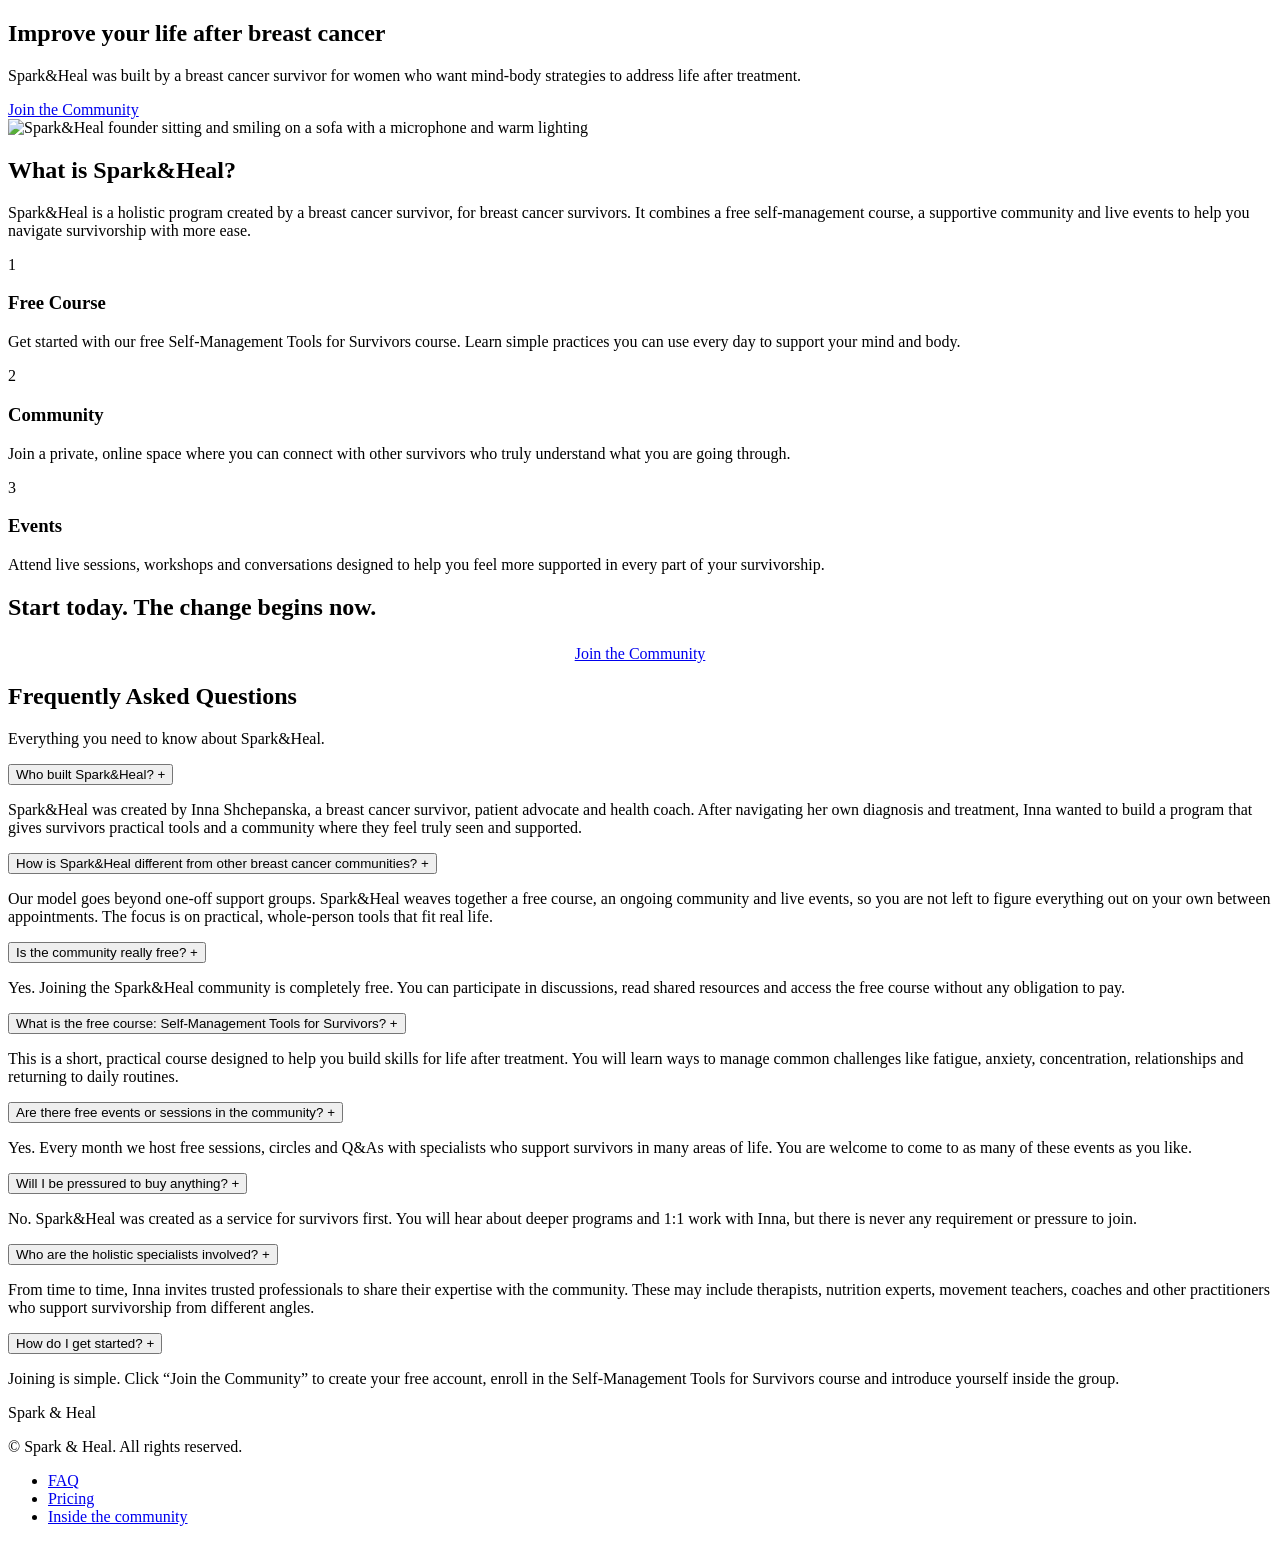
==== index.html @ 4b5903b5 "Add files via upload" ====
<!DOCTYPE html>
<html lang="en">
  <head>
    <meta charset="UTF-8" />
    <meta name="viewport" content="width=device-width, initial-scale=1" />
    <title>Spark &amp; Heal Community</title>
    <link rel="stylesheet" href="assets/styles.css" />
  </head>
  <body>
    <main>
      <section id="hero" class="sh-section sh-hero">
        <div class="sh-container sh-hero-grid">
          <div class="sh-hero-copy">
            <h1>Improve your life after breast cancer</h1>
            <p class="sh-hero-subtitle">
              Spark&amp;Heal was built by a breast cancer survivor for women who want mind-body
              strategies to address life after treatment.
            </p>
            <div class="sh-hero-ctas">
              <a href="#join" class="sh-btn sh-btn-primary">Join the Community</a>
            </div>
          </div>
          <div class="sh-hero-media">
            <div class="sh-hero-card">
              <img
                src="assets/Screenshot 2025-12-12 at 17.19.28.png"
                alt="Spark&amp;Heal founder sitting and smiling on a sofa with a microphone and warm lighting"
              />
            </div>
          </div>
        </div>
      </section>

      <section id="about" class="sh-section sh-about sh-reveal">
        <div class="sh-container sh-section-header">
          <h2>What is Spark&amp;Heal?</h2>
          <p>
            Spark&amp;Heal is a holistic program created by a breast cancer survivor, for breast
            cancer survivors. It combines a free self-management course, a supportive community and
            live events to help you navigate survivorship with more ease.
          </p>
        </div>
        <div class="sh-container sh-columns-3">
          <article class="sh-card">
            <div class="sh-card-icon"><span>1</span></div>
            <h3>Free Course</h3>
            <p>
              Get started with our free Self-Management Tools for Survivors course. Learn simple
              practices you can use every day to support your mind and body.
            </p>
          </article>
          <article class="sh-card">
            <div class="sh-card-icon"><span>2</span></div>
            <h3>Community</h3>
            <p>
              Join a private, online space where you can connect with other survivors who truly
              understand what you are going through.
            </p>
          </article>
          <article class="sh-card">
            <div class="sh-card-icon"><span>3</span></div>
            <h3>Events</h3>
            <p>
              Attend live sessions, workshops and conversations designed to help you feel more
              supported in every part of your survivorship.
            </p>
          </article>
        </div>
      </section>

      <section id="join" class="sh-section sh-pricing sh-reveal">
        <div class="sh-container sh-section-header">
          <h2>Start today. The change begins now.</h2>
        </div>
        <div class="sh-container" style="text-align: center; margin-top: 24px">
          <a href="#faq" class="sh-btn sh-btn-primary">Join the Community</a>
        </div>
      </section>

      <section id="faq" class="sh-section sh-faq sh-reveal">
        <div class="sh-container sh-section-header">
          <h2>Frequently Asked Questions</h2>
          <p>Everything you need to know about Spark&amp;Heal.</p>
        </div>
        <div class="sh-container sh-faq-list" aria-label="Frequently asked questions">
          <button class="sh-faq-item" aria-expanded="false">
            <span class="sh-faq-question">Who built Spark&amp;Heal?</span>
            <span class="sh-faq-icon">+</span>
          </button>
          <div class="sh-faq-answer">
            <p>
              Spark&amp;Heal was created by Inna Shchepanska, a breast cancer survivor, patient
              advocate and health coach. After navigating her own diagnosis and treatment, Inna
              wanted to build a program that gives survivors practical tools and a community where
              they feel truly seen and supported.
            </p>
          </div>

          <button class="sh-faq-item" aria-expanded="false">
            <span class="sh-faq-question">
              How is Spark&amp;Heal different from other breast cancer communities?
            </span>
            <span class="sh-faq-icon">+</span>
          </button>
          <div class="sh-faq-answer">
            <p>
              Our model goes beyond one-off support groups. Spark&amp;Heal weaves together a free
              course, an ongoing community and live events, so you are not left to figure everything
              out on your own between appointments. The focus is on practical, whole-person tools
              that fit real life.
            </p>
          </div>

          <button class="sh-faq-item" aria-expanded="false">
            <span class="sh-faq-question">Is the community really free?</span>
            <span class="sh-faq-icon">+</span>
          </button>
          <div class="sh-faq-answer">
            <p>
              Yes. Joining the Spark&amp;Heal community is completely free. You can participate in
              discussions, read shared resources and access the free course without any obligation
              to pay.
            </p>
          </div>

          <button class="sh-faq-item" aria-expanded="false">
            <span class="sh-faq-question">
              What is the free course: Self-Management Tools for Survivors?
            </span>
            <span class="sh-faq-icon">+</span>
          </button>
          <div class="sh-faq-answer">
            <p>
              This is a short, practical course designed to help you build skills for life after
              treatment. You will learn ways to manage common challenges like fatigue, anxiety,
              concentration, relationships and returning to daily routines.
            </p>
          </div>

          <button class="sh-faq-item" aria-expanded="false">
            <span class="sh-faq-question">Are there free events or sessions in the community?</span>
            <span class="sh-faq-icon">+</span>
          </button>
          <div class="sh-faq-answer">
            <p>
              Yes. Every month we host free sessions, circles and Q&amp;As with specialists who
              support survivors in many areas of life. You are welcome to come to as many of these
              events as you like.
            </p>
          </div>

          <button class="sh-faq-item" aria-expanded="false">
            <span class="sh-faq-question">Will I be pressured to buy anything?</span>
            <span class="sh-faq-icon">+</span>
          </button>
          <div class="sh-faq-answer">
            <p>
              No. Spark&amp;Heal was created as a service for survivors first. You will hear about
              deeper programs and 1:1 work with Inna, but there is never any requirement or pressure
              to join.
            </p>
          </div>

          <button class="sh-faq-item" aria-expanded="false">
            <span class="sh-faq-question">Who are the holistic specialists involved?</span>
            <span class="sh-faq-icon">+</span>
          </button>
          <div class="sh-faq-answer">
            <p>
              From time to time, Inna invites trusted professionals to share their expertise with
              the community. These may include therapists, nutrition experts, movement teachers,
              coaches and other practitioners who support survivorship from different angles.
            </p>
          </div>

          <button class="sh-faq-item" aria-expanded="false">
            <span class="sh-faq-question">How do I get started?</span>
            <span class="sh-faq-icon">+</span>
          </button>
          <div class="sh-faq-answer">
            <p>
              Joining is simple. Click “Join the Community” to create your free account, enroll in
              the Self-Management Tools for Survivors course and introduce yourself inside the
              group.
            </p>
          </div>
        </div>
      </section>
    </main>

    <footer class="sh-footer">
      <div class="sh-container sh-footer-inner">
        <p class="sh-footer-brand">Spark &amp; Heal</p>
        <p class="sh-footer-meta">&copy; <span id="sh-year"></span> Spark &amp; Heal. All rights reserved.</p>
        <nav aria-label="Footer navigation">
          <ul class="sh-footer-links">
            <li><a href="#faq">FAQ</a></li>
            <li><a href="#pricing">Pricing</a></li>
            <li><a href="#community">Inside the community</a></li>
          </ul>
        </nav>
      </div>
    </footer>

    <script src="assets/main.js"></script>
  </body>
</html>
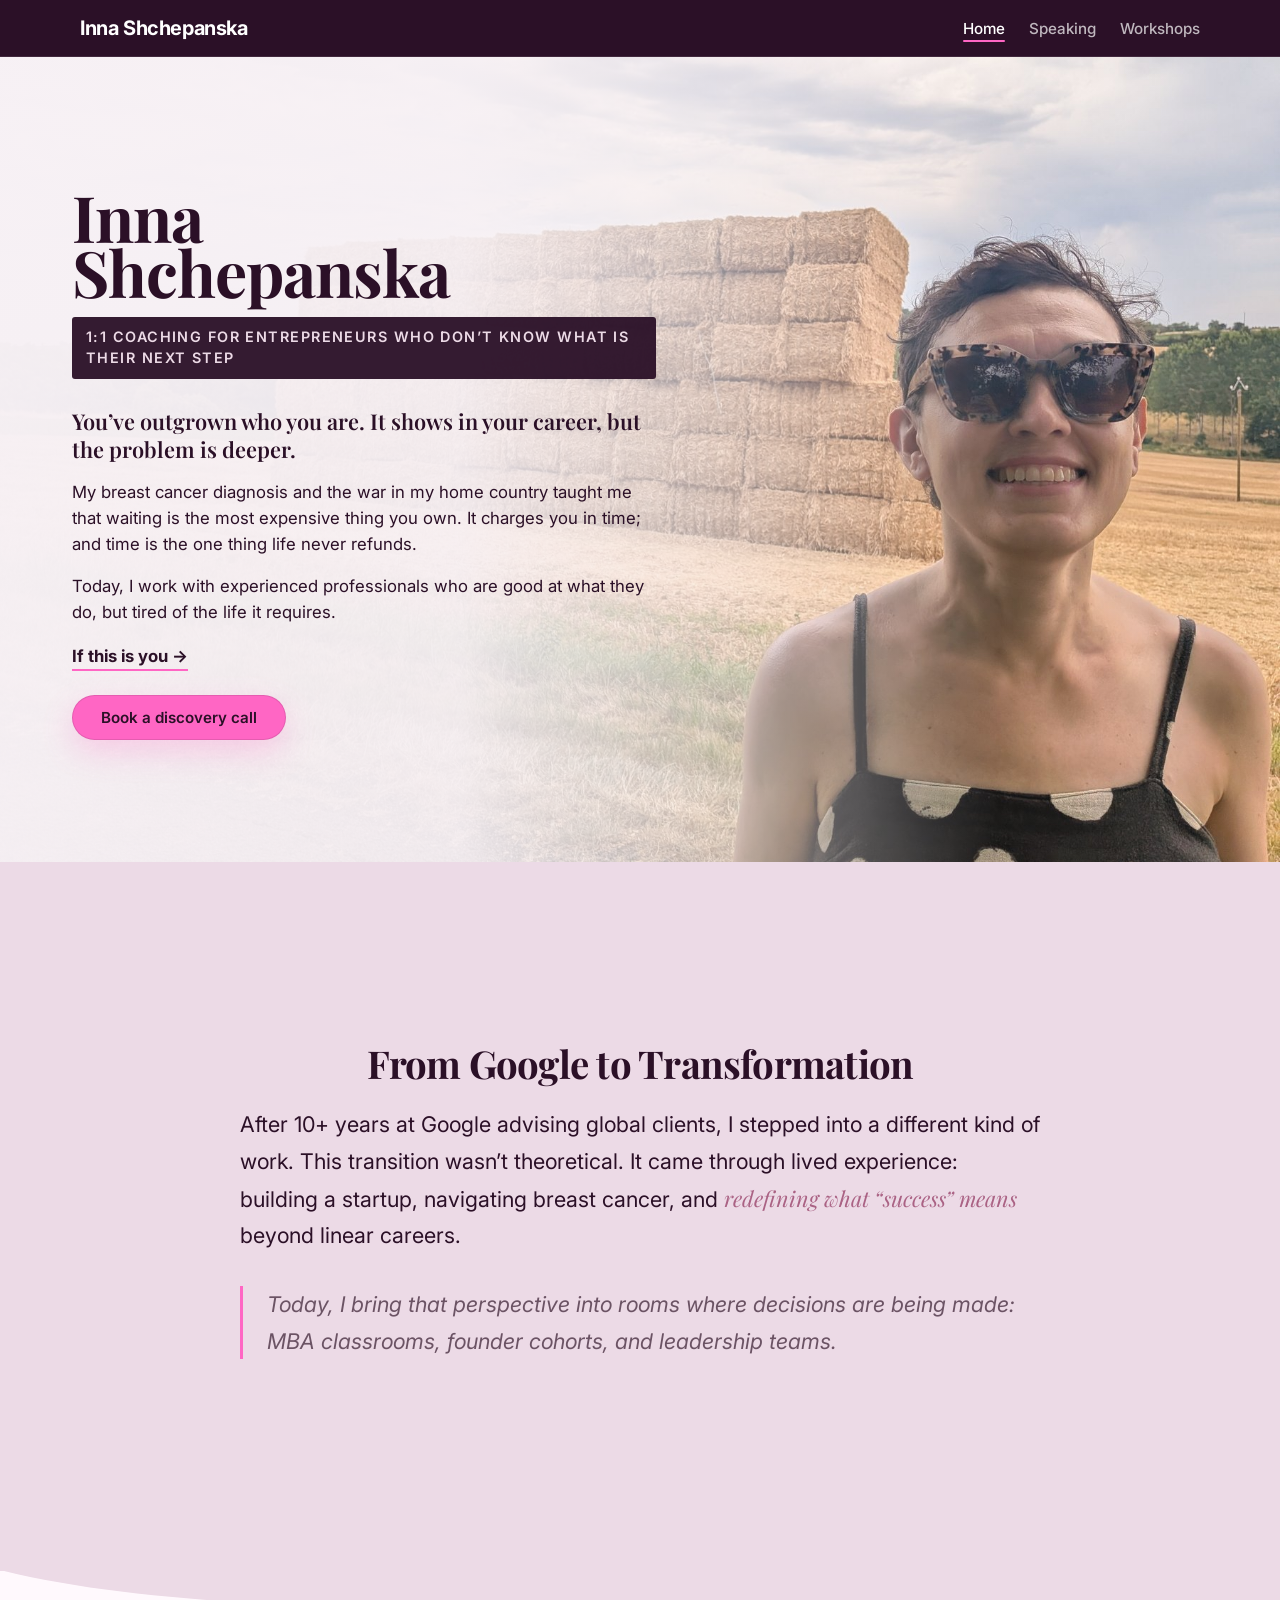
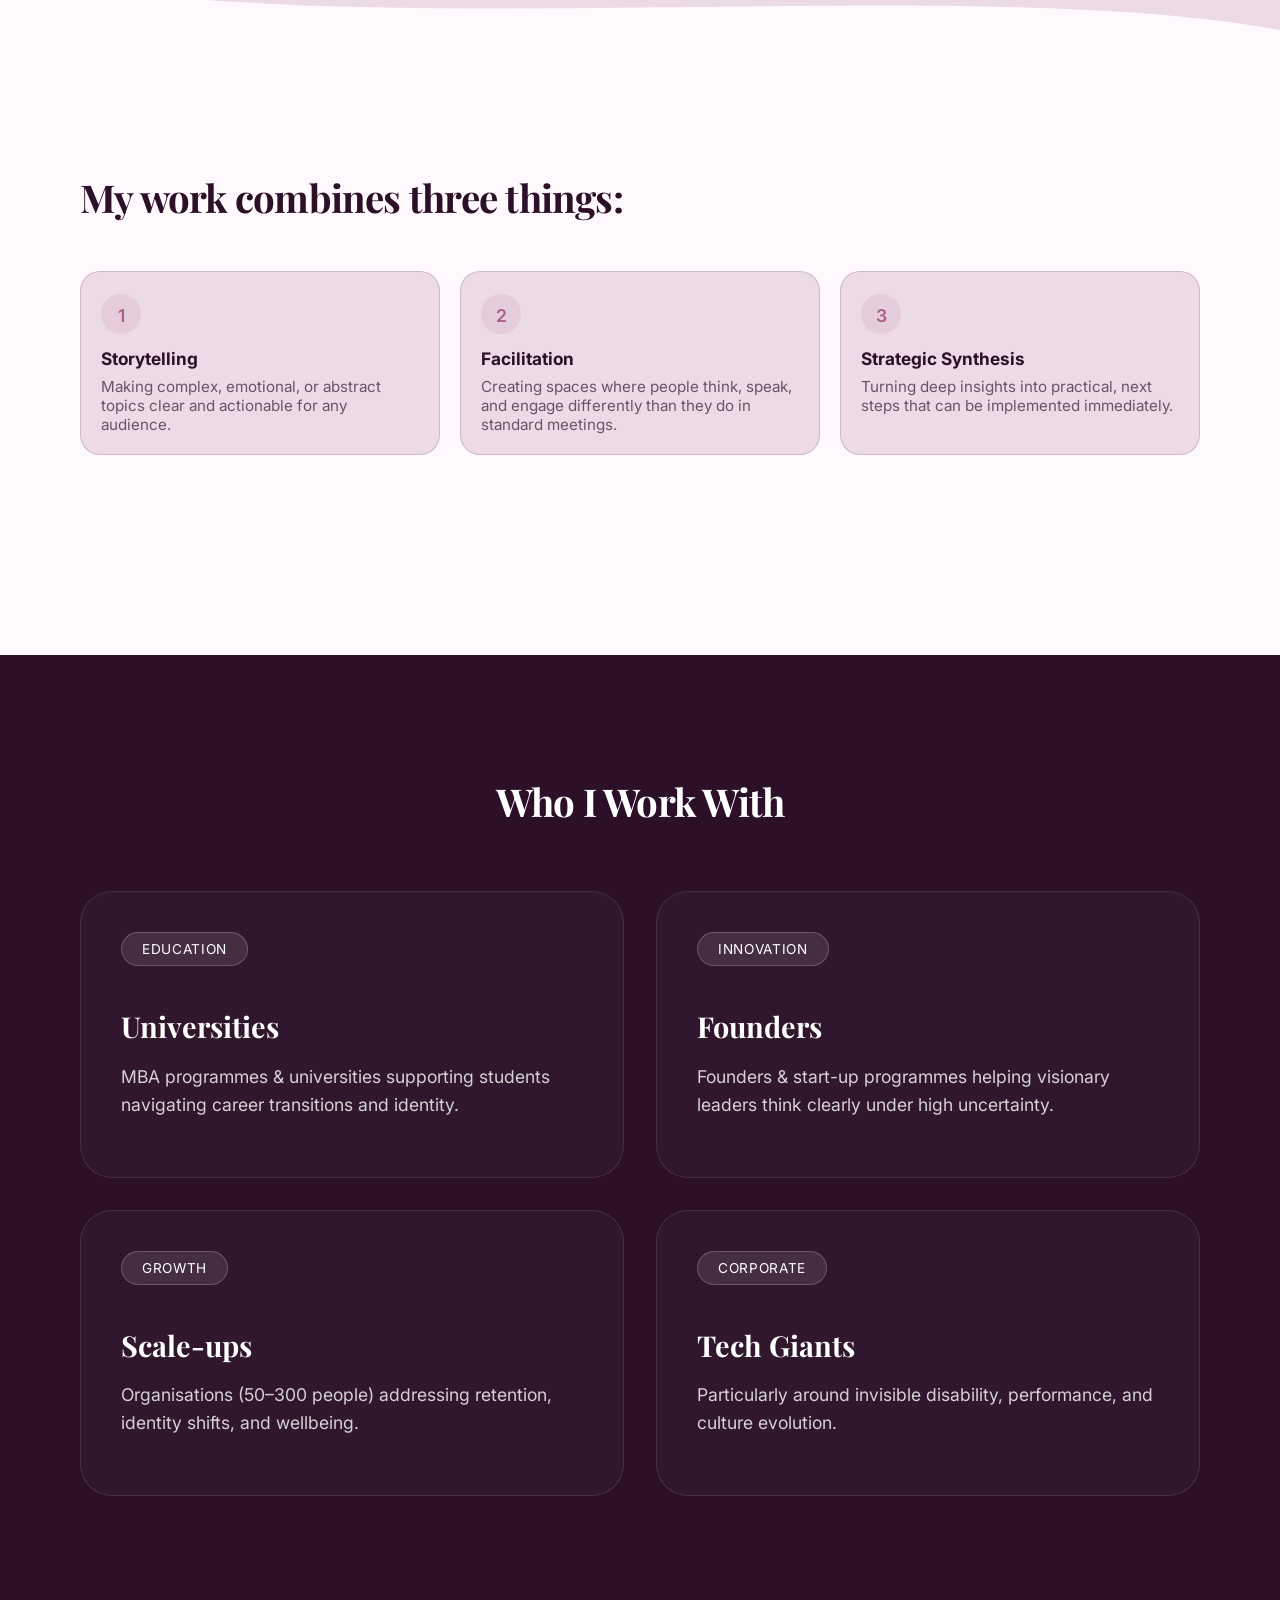
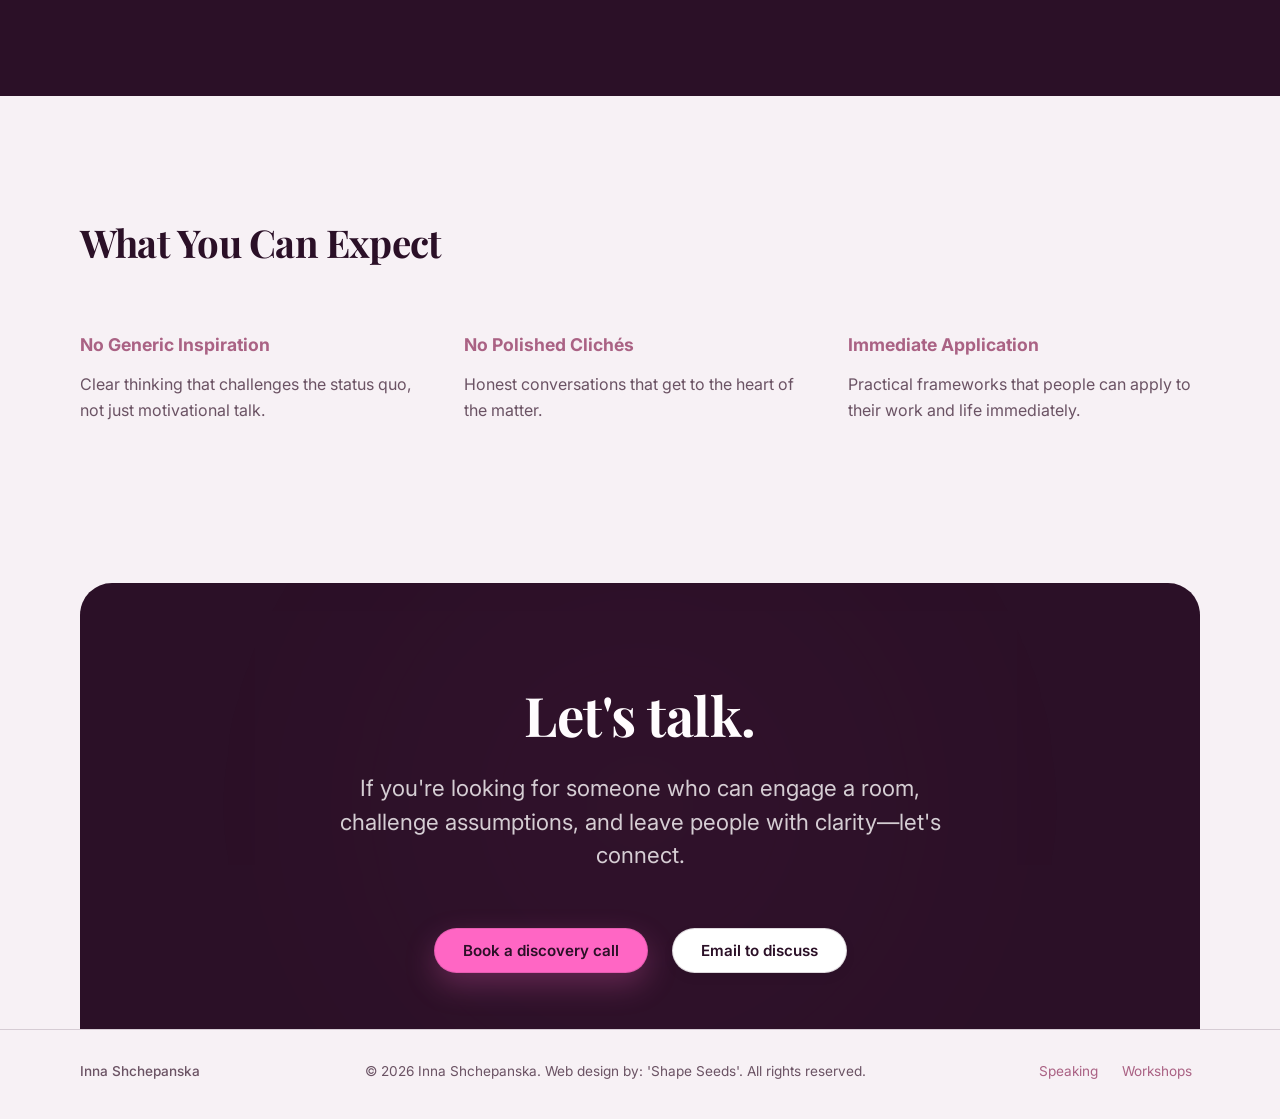
==== commit ebaf644a: "Publish coaching website refresh" ====
--- a/index.html
+++ b/index.html
@@ -3,186 +3,223 @@
   <head>
     <meta charset="UTF-8" />
     <meta name="viewport" content="width=device-width, initial-scale=1" />
-    <title>Spark &amp; Heal Community</title>
+    <meta name="theme-color" content="#2B1027" />
+    <title>1:1 Coaching for Entrepreneurs | Inna Shchepanska</title>
+    <meta name="description" content="1:1 coaching for entrepreneurs who don’t know what is their next step. For experienced professionals who are good at what they do, but tired of the life it requires.">
+    <link rel="canonical" href="https://innashchepanska.com/">
+
+    <!-- Open Graph -->
+    <meta property="og:title" content="1:1 Coaching for Entrepreneurs | Inna Shchepanska">
+    <meta property="og:description" content="For experienced professionals who are good at what they do, but tired of the life it requires.">
+    <meta property="og:image" content="https://innashchepanska.com/assets/photos/optimized/field-1800.jpg">
+    <meta property="og:url" content="https://innashchepanska.com/">
+    <meta property="og:type" content="website">
+
+    <!-- Twitter Card -->
+    <meta name="twitter:card" content="summary_large_image">
+    <meta name="twitter:title" content="1:1 Coaching for Entrepreneurs | Inna Shchepanska">
+    <meta name="twitter:description" content="For experienced professionals who are good at what they do, but tired of the life it requires.">
+    <meta name="twitter:image" content="https://innashchepanska.com/assets/photos/optimized/field-1800.jpg">
+
+    <!-- Favicon -->
+    <link rel="icon" href="assets/favicon.svg" type="image/svg+xml">
+    <link rel="apple-touch-icon" href="assets/photos/optimized/close-up-400.jpg">
+
+    <!-- Structured Data -->
+    <script type="application/ld+json">
+    {
+      "@context": "https://schema.org",
+      "@type": "Person",
+      "name": "Inna Shchepanska",
+      "jobTitle": "1:1 Coach for Entrepreneurs",
+      "description": "Works with experienced professionals and entrepreneurs who are good at what they do, but tired of the life it requires.",
+      "url": "https://innashchepanska.com",
+      "knowsAbout": ["entrepreneurship", "identity", "transformation", "coaching", "career transitions", "decision-making"]
+    }
+    </script>
+
+    <link rel="preconnect" href="https://fonts.googleapis.com">
+    <link rel="preconnect" href="https://fonts.gstatic.com" crossorigin>
+    <link href="https://fonts.googleapis.com/css2?family=Inter:wght@400;500;600&family=Playfair+Display:ital,wght@0,400;0,600;0,700;1,400&display=swap" rel="stylesheet">
     <link rel="stylesheet" href="assets/styles.css" />
   </head>
   <body>
-    <main>
-      <section id="hero" class="sh-section sh-hero">
-        <div class="sh-container sh-hero-grid">
-          <div class="sh-hero-copy">
-            <h1>Improve your life after breast cancer</h1>
-            <p class="sh-hero-subtitle">
-              Spark&amp;Heal was built by a breast cancer survivor for women who want mind-body
-              strategies to address life after treatment.
+    <a href="#main-content" class="sh-skip-link">Skip to content</a>
+    <header class="sh-header">
+      <div class="sh-container sh-nav">
+        <a href="index.html" class="sh-nav-logo">Inna Shchepanska</a>
+        <button class="sh-nav-toggle" aria-label="Toggle menu" aria-expanded="false">
+          <span></span>
+          <span></span>
+          <span></span>
+        </button>
+        <ul class="sh-nav-links" id="sh-nav-list">
+          <li><a href="index.html" class="active">Home</a></li>
+          <li><a href="speaking.html">Speaking</a></li>
+          <li><a href="workshops.html">Workshops</a></li>
+        </ul>
+      </div>
+    </header>
+
+    <main id="main-content">
+      <!-- Hero Section -->
+      <section id="hero" class="sh-section sh-hero-new sh-reveal">
+        <div class="sh-container sh-hero-new-grid">
+          <div class="sh-hero-new-media">
+            <img
+              src="assets/photos/optimized/field-1200.jpg"
+              srcset="assets/photos/optimized/field-800.jpg 800w, assets/photos/optimized/field-1200.jpg 1200w, assets/photos/optimized/field-1800.jpg 1800w"
+              sizes="100vw"
+              alt="Inna Shchepanska smiling in a field beside stacked hay bales"
+              class="sh-hero-blend-img"
+              loading="eager"
+              fetchpriority="high"
+              width="1800"
+              height="1350"
+            />
+          </div>
+          <div class="sh-hero-new-copy">
+            <h1>Inna <br> Shchepanska</h1>
+            <p class="sh-hero-tagline sh-reveal sh-delay-1">1:1 COACHING FOR ENTREPRENEURS WHO DON’T KNOW WHAT IS THEIR NEXT STEP</p>
+            <div class="sh-hero-subtitle sh-hero-story">
+              <p class="sh-hero-lead">You’ve outgrown who you are. It shows in your career, but the problem is deeper.</p>
+              <p>My breast cancer diagnosis and the war in my home country taught me that waiting is the most expensive thing you own. It charges you in time; and time is the one thing life never refunds.</p>
+              <p>Today, I work with experienced professionals who are good at what they do, but tired of the life it requires.</p>
+              <a href="#the-shift" class="sh-hero-next">If this is you →</a>
+            </div>
+            <div class="sh-hero-ctas">
+              <a href="https://calendar.app.google/Hk8XQGfrjYWCu3TEA" target="_blank" rel="noopener" class="sh-btn sh-btn-primary">Book a discovery call</a>
+            </div>
+          </div>
+        </div>
+        <div class="sh-hero-divider">
+          <svg viewBox="0 0 1440 80" preserveAspectRatio="none" xmlns="http://www.w3.org/2000/svg">
+            <path d="M0,0 C480,80 960,80 1440,0 L1440,80 L0,80 Z" fill="var(--sh-bg)"></path>
+          </svg>
+        </div>
+      </section>
+
+      <!-- The Shift Section -->
+      <section id="the-shift" class="sh-section sh-section-soft sh-reveal">
+        <div class="sh-container sh-impact-section">
+          <div class="sh-section-header sh-text-center">
+            <h2 class="sh-heading-lg">From Google to Transformation</h2>
+          </div>
+          <div class="sh-impact-content">
+            <p>
+              After 10+ years at Google advising global clients, I stepped into a different kind of work. This transition wasn’t theoretical. It came through lived experience: building a startup, navigating breast cancer, and <span class="sh-highlight">redefining what “success” means</span> beyond linear careers.
             </p>
-            <div class="sh-hero-ctas">
-              <a href="#join" class="sh-btn sh-btn-primary">Join the Community</a>
-            </div>
-          </div>
-          <div class="sh-hero-media">
-            <div class="sh-hero-card">
-              <img
-                src="assets/Screenshot 2025-12-12 at 17.19.28.png"
-                alt="Spark&amp;Heal founder sitting and smiling on a sofa with a microphone and warm lighting"
-              />
-            </div>
-          </div>
-        </div>
-      </section>
-
-      <section id="about" class="sh-section sh-about sh-reveal">
+            <p class="sh-impact-sub">
+              Today, I bring that perspective into rooms where decisions are being made: MBA classrooms, founder cohorts, and leadership teams.
+            </p>
+          </div>
+        </div>
+      </section>
+
+      <!-- The Approach Section -->
+      <section id="approach" class="sh-section sh-section-light sh-reveal" style="position: relative;">
+        <div class="sh-divider-wave">
+          <svg viewBox="0 0 1440 80" preserveAspectRatio="none" xmlns="http://www.w3.org/2000/svg">
+            <path d="M0,0 C360,80 1080,0 1440,60 L1440,0 L0,0 Z" fill="var(--sh-surface-soft)"/>
+          </svg>
+        </div>
+        <div class="sh-container">
+          <div class="sh-section-header">
+            <h2>My work combines three things:</h2>
+          </div>
+          <div class="sh-columns-3">
+            <article class="sh-card">
+              <div class="sh-card-icon"><span>1</span></div>
+              <h3>Storytelling</h3>
+              <p>Making complex, emotional, or abstract topics clear and actionable for any audience.</p>
+            </article>
+            <article class="sh-card">
+              <div class="sh-card-icon"><span>2</span></div>
+              <h3>Facilitation</h3>
+              <p>Creating spaces where people think, speak, and engage differently than they do in standard meetings.</p>
+            </article>
+            <article class="sh-card">
+              <div class="sh-card-icon"><span>3</span></div>
+              <h3>Strategic Synthesis</h3>
+              <p>Turning deep insights into practical, next steps that can be implemented immediately.</p>
+            </article>
+          </div>
+        </div>
+      </section>
+
+      <!-- Who I Work With Section -->
+      <section id="clients" class="sh-section sh-section-dark sh-clip-diagonal sh-reveal">
+        <div class="sh-bg-ambient">
+          <div class="sh-bg-blob" style="top: -10%; left: -10%; opacity: 0.1;"></div>
+        </div>
+        <div class="sh-container">
+          <div class="sh-section-header">
+            <h2 class="sh-text-center">Who I Work With</h2>
+          </div>
+
+          <div class="sh-grid-2x2">
+            <div class="sh-client-card">
+              <span class="sh-client-tag">Education</span>
+              <h3>Universities</h3>
+              <p>MBA programmes & universities supporting students navigating career transitions and identity.</p>
+            </div>
+
+            <div class="sh-client-card">
+              <span class="sh-client-tag">Innovation</span>
+              <h3>Founders</h3>
+              <p>Founders & start-up programmes helping visionary leaders think clearly under high uncertainty.</p>
+            </div>
+
+            <div class="sh-client-card">
+              <span class="sh-client-tag">Growth</span>
+              <h3>Scale-ups</h3>
+              <p>Organisations (50–300 people) addressing retention, identity shifts, and wellbeing.</p>
+            </div>
+
+            <div class="sh-client-card">
+              <span class="sh-client-tag">Corporate</span>
+              <h3>Tech Giants</h3>
+              <p>Particularly around invisible disability, performance, and culture evolution.</p>
+            </div>
+          </div>
+        </div>
+        <div class="sh-divider-wave-bottom">
+          <svg viewBox="0 0 1440 80" preserveAspectRatio="none" xmlns="http://www.w3.org/2000/svg">
+            <path d="M0,80 C480,0 960,80 1440,20 L1440,80 L0,80 Z" fill="var(--sh-evergreen)"/>
+          </svg>
+        </div>
+      </section>
+
+      <!-- Expectations Section -->
+      <section id="expect" class="sh-section sh-section-gradient sh-reveal">
         <div class="sh-container sh-section-header">
-          <h2>What is Spark&amp;Heal?</h2>
-          <p>
-            Spark&amp;Heal is a holistic program created by a breast cancer survivor, for breast
-            cancer survivors. It combines a free self-management course, a supportive community and
-            live events to help you navigate survivorship with more ease.
-          </p>
-        </div>
-        <div class="sh-container sh-columns-3">
-          <article class="sh-card">
-            <div class="sh-card-icon"><span>1</span></div>
-            <h3>Free Course</h3>
-            <p>
-              Get started with our free Self-Management Tools for Survivors course. Learn simple
-              practices you can use every day to support your mind and body.
-            </p>
-          </article>
-          <article class="sh-card">
-            <div class="sh-card-icon"><span>2</span></div>
-            <h3>Community</h3>
-            <p>
-              Join a private, online space where you can connect with other survivors who truly
-              understand what you are going through.
-            </p>
-          </article>
-          <article class="sh-card">
-            <div class="sh-card-icon"><span>3</span></div>
-            <h3>Events</h3>
-            <p>
-              Attend live sessions, workshops and conversations designed to help you feel more
-              supported in every part of your survivorship.
-            </p>
-          </article>
-        </div>
-      </section>
-
-      <section id="join" class="sh-section sh-pricing sh-reveal">
-        <div class="sh-container sh-section-header">
-          <h2>Start today. The change begins now.</h2>
-        </div>
-        <div class="sh-container" style="text-align: center; margin-top: 24px">
-          <a href="#faq" class="sh-btn sh-btn-primary">Join the Community</a>
-        </div>
-      </section>
-
-      <section id="faq" class="sh-section sh-faq sh-reveal">
-        <div class="sh-container sh-section-header">
-          <h2>Frequently Asked Questions</h2>
-          <p>Everything you need to know about Spark&amp;Heal.</p>
-        </div>
-        <div class="sh-container sh-faq-list" aria-label="Frequently asked questions">
-          <button class="sh-faq-item" aria-expanded="false">
-            <span class="sh-faq-question">Who built Spark&amp;Heal?</span>
-            <span class="sh-faq-icon">+</span>
-          </button>
-          <div class="sh-faq-answer">
-            <p>
-              Spark&amp;Heal was created by Inna Shchepanska, a breast cancer survivor, patient
-              advocate and health coach. After navigating her own diagnosis and treatment, Inna
-              wanted to build a program that gives survivors practical tools and a community where
-              they feel truly seen and supported.
-            </p>
-          </div>
-
-          <button class="sh-faq-item" aria-expanded="false">
-            <span class="sh-faq-question">
-              How is Spark&amp;Heal different from other breast cancer communities?
-            </span>
-            <span class="sh-faq-icon">+</span>
-          </button>
-          <div class="sh-faq-answer">
-            <p>
-              Our model goes beyond one-off support groups. Spark&amp;Heal weaves together a free
-              course, an ongoing community and live events, so you are not left to figure everything
-              out on your own between appointments. The focus is on practical, whole-person tools
-              that fit real life.
-            </p>
-          </div>
-
-          <button class="sh-faq-item" aria-expanded="false">
-            <span class="sh-faq-question">Is the community really free?</span>
-            <span class="sh-faq-icon">+</span>
-          </button>
-          <div class="sh-faq-answer">
-            <p>
-              Yes. Joining the Spark&amp;Heal community is completely free. You can participate in
-              discussions, read shared resources and access the free course without any obligation
-              to pay.
-            </p>
-          </div>
-
-          <button class="sh-faq-item" aria-expanded="false">
-            <span class="sh-faq-question">
-              What is the free course: Self-Management Tools for Survivors?
-            </span>
-            <span class="sh-faq-icon">+</span>
-          </button>
-          <div class="sh-faq-answer">
-            <p>
-              This is a short, practical course designed to help you build skills for life after
-              treatment. You will learn ways to manage common challenges like fatigue, anxiety,
-              concentration, relationships and returning to daily routines.
-            </p>
-          </div>
-
-          <button class="sh-faq-item" aria-expanded="false">
-            <span class="sh-faq-question">Are there free events or sessions in the community?</span>
-            <span class="sh-faq-icon">+</span>
-          </button>
-          <div class="sh-faq-answer">
-            <p>
-              Yes. Every month we host free sessions, circles and Q&amp;As with specialists who
-              support survivors in many areas of life. You are welcome to come to as many of these
-              events as you like.
-            </p>
-          </div>
-
-          <button class="sh-faq-item" aria-expanded="false">
-            <span class="sh-faq-question">Will I be pressured to buy anything?</span>
-            <span class="sh-faq-icon">+</span>
-          </button>
-          <div class="sh-faq-answer">
-            <p>
-              No. Spark&amp;Heal was created as a service for survivors first. You will hear about
-              deeper programs and 1:1 work with Inna, but there is never any requirement or pressure
-              to join.
-            </p>
-          </div>
-
-          <button class="sh-faq-item" aria-expanded="false">
-            <span class="sh-faq-question">Who are the holistic specialists involved?</span>
-            <span class="sh-faq-icon">+</span>
-          </button>
-          <div class="sh-faq-answer">
-            <p>
-              From time to time, Inna invites trusted professionals to share their expertise with
-              the community. These may include therapists, nutrition experts, movement teachers,
-              coaches and other practitioners who support survivorship from different angles.
-            </p>
-          </div>
-
-          <button class="sh-faq-item" aria-expanded="false">
-            <span class="sh-faq-question">How do I get started?</span>
-            <span class="sh-faq-icon">+</span>
-          </button>
-          <div class="sh-faq-answer">
-            <p>
-              Joining is simple. Click “Join the Community” to create your free account, enroll in
-              the Self-Management Tools for Survivors course and introduce yourself inside the
-              group.
-            </p>
+          <h2>What You Can Expect</h2>
+          <div class="sh-expect-grid">
+            <div>
+              <h3 class="sh-expect-heading">No Generic Inspiration</h3>
+              <p>Clear thinking that challenges the status quo, not just motivational talk.</p>
+            </div>
+            <div>
+              <h3 class="sh-expect-heading">No Polished Clichés</h3>
+              <p>Honest conversations that get to the heart of the matter.</p>
+            </div>
+            <div>
+              <h3 class="sh-expect-heading">Immediate Application</h3>
+              <p>Practical frameworks that people can apply to their work and life immediately.</p>
+            </div>
+          </div>
+        </div>
+      </section>
+
+      <!-- Impact CTA Section -->
+      <section id="contact" class="sh-section-cta sh-cta-float sh-reveal">
+        <div class="sh-container sh-cta-inner">
+          <div class="sh-cta-glow"></div>
+          <h2 class="sh-cta-title">Let's talk.</h2>
+          <p class="sh-cta-subtitle">If you're looking for someone who can engage a room, challenge assumptions, and leave people with clarity—let's connect.</p>
+          <div class="sh-cta-btns">
+            <a href="https://calendar.app.google/Hk8XQGfrjYWCu3TEA" target="_blank" rel="noopener" class="sh-btn sh-btn-primary">Book a discovery call</a>
+            <a href="mailto:thewallinna@gmail.com" class="sh-btn sh-btn-secondary">Email to discuss</a>
           </div>
         </div>
       </section>
@@ -190,13 +227,12 @@
 
     <footer class="sh-footer">
       <div class="sh-container sh-footer-inner">
-        <p class="sh-footer-brand">Spark &amp; Heal</p>
-        <p class="sh-footer-meta">&copy; <span id="sh-year"></span> Spark &amp; Heal. All rights reserved.</p>
+        <p class="sh-footer-brand">Inna Shchepanska</p>
+        <p class="sh-footer-meta">&copy; <span id="sh-year">2026</span> Inna Shchepanska. Web design by: 'Shape Seeds'. All rights reserved.</p>
         <nav aria-label="Footer navigation">
           <ul class="sh-footer-links">
-            <li><a href="#faq">FAQ</a></li>
-            <li><a href="#pricing">Pricing</a></li>
-            <li><a href="#community">Inside the community</a></li>
+            <li><a href="speaking.html">Speaking</a></li>
+            <li><a href="workshops.html">Workshops</a></li>
           </ul>
         </nav>
       </div>
@@ -205,4 +241,3 @@
     <script src="assets/main.js"></script>
   </body>
 </html>
-
--- a/assets/styles.css
+++ b/assets/styles.css
@@ -0,0 +1,1609 @@
+:root {
+  --sh-bg: #F7F1F5; /* Light tint of the banner's blush */
+  --sh-surface: #FFF9FD;
+  --sh-surface-soft: #ECDAE6;
+  --sh-evergreen: #2B1027; /* Banner aubergine */
+  --sh-lemon: #FF66C4; /* Banner pink */
+  --sh-yellow-green: #E956B1;
+  --sh-medium-jungle: #AA6284;
+  --sh-sea-green: #4B3141;
+
+  /* Mapping to Functional Variables */
+  --sh-blue: var(--sh-medium-jungle);
+  --sh-blue-dark: var(--sh-evergreen);
+  --sh-accent: var(--sh-lemon);
+  --sh-text: #2B1027;
+  --sh-text-soft: #6B5364;
+  --sh-border-subtle: rgba(43, 16, 39, 0.16);
+
+  --sh-glow-color: rgba(255, 102, 196, 0.28);
+
+  --sh-radius-lg: 32px;
+  --sh-radius-pill: 999px;
+  --sh-shadow-soft: 0 10px 30px -10px rgba(43, 16, 39, 0.1);
+  --sh-shadow-premium: 0 30px 60px -12px rgba(43, 16, 39, 0.16);
+  --sh-font-sans: "Inter", system-ui, -apple-system, sans-serif;
+  --sh-font-serif: "Playfair Display", serif;
+
+  /* Spacing Tokens */
+  --sh-space-xs: 8px;
+  --sh-space-sm: 16px;
+  --sh-space-md: 32px;
+  --sh-space-lg: 64px;
+  --sh-space-xl: 120px;
+  --sh-space-2xl: 160px;
+}
+
+/* --- SKIP LINK --- */
+.sh-skip-link {
+  position: absolute;
+  top: -100%;
+  left: 16px;
+  z-index: 200;
+  padding: 12px 24px;
+  background: var(--sh-evergreen);
+  color: #ffffff;
+  border-radius: var(--sh-radius-pill);
+  font-size: 0.9rem;
+  font-weight: 600;
+  text-decoration: none;
+  transition: top 200ms ease;
+}
+
+.sh-skip-link:focus {
+  top: 12px;
+}
+
+*,
+*::before,
+*::after {
+  box-sizing: border-box;
+}
+
+html,
+body {
+  margin: 0;
+  padding: 0;
+}
+
+body {
+  min-height: 100vh;
+  background: var(--sh-bg);
+  color: var(--sh-text);
+  font-family: var(--sh-font-sans);
+  font-feature-settings: "kern" 1, "liga" 1;
+  -webkit-font-smoothing: antialiased;
+}
+
+
+img {
+  max-width: 100%;
+  display: block;
+}
+
+a {
+  color: var(--sh-blue);
+  text-decoration: none;
+}
+
+main {
+  padding-top: 0;
+}
+
+.sh-container {
+  width: min(1120px, 100% - 2.5rem);
+  margin-inline: auto;
+}
+
+.sh-section {
+  padding-block: 120px;
+}
+
+#the-shift {
+  padding-block: 40px !important; /* Minimized vertical space */
+}
+
+#approach {
+  padding-block: 200px !important; /* Maximum breathing room */
+}
+
+@media (max-width: 720px) {
+  .sh-section {
+    padding-block: 64px;
+  }
+}
+
+.sh-btn {
+  display: inline-flex;
+  align-items: center;
+  justify-content: center;
+  gap: 10px;
+  border-radius: var(--sh-radius-pill);
+  border: 1px solid transparent;
+  padding: 12px 28px;
+  font-size: 0.95rem;
+  font-weight: 600;
+  cursor: pointer;
+  white-space: nowrap;
+  transition: all 300ms cubic-bezier(0.16, 1, 0.3, 1);
+}
+
+.sh-btn-primary {
+  background: var(--sh-lemon);
+  color: var(--sh-evergreen);
+  box-shadow: 0 12px 30px rgba(255, 102, 196, 0.25);
+  transition: transform 200ms ease, box-shadow 200ms ease, background 200ms ease;
+  border: 1px solid rgba(43, 16, 39, 0.12);
+}
+
+.sh-btn-primary:hover {
+  transform: translateY(-1px) scale(1.02);
+  box-shadow: 0 18px 40px rgba(255, 102, 196, 0.38);
+  background: var(--sh-yellow-green);
+}
+
+.sh-btn-primary:focus-visible {
+  outline: 0;
+  box-shadow: 0 0 0 2px #ffffff, 0 0 0 5px rgba(170, 98, 132, 0.7);
+}
+
+.sh-btn-secondary {
+  background: #ffffff;
+  color: var(--sh-evergreen);
+  border: 1px solid var(--sh-border-subtle);
+  box-shadow: 0 4px 12px rgba(0, 0, 0, 0.05);
+}
+
+.sh-btn-secondary:hover {
+  transform: translateY(-1px);
+  box-shadow: 0 8px 20px rgba(0, 0, 0, 0.08);
+  border-color: var(--sh-accent);
+}
+
+.sh-btn-block {
+  width: 100%;
+  justify-content: center;
+}
+
+.sh-hero {
+  padding-top: 80px;
+}
+
+.sh-hero-grid {
+  display: grid;
+  grid-template-columns: minmax(0, 1.1fr) minmax(0, 1.3fr);
+  gap: 56px;
+  align-items: center;
+}
+
+@media (max-width: 900px) {
+  .sh-hero-grid {
+    grid-template-columns: minmax(0, 1fr);
+  }
+}
+
+.sh-eyebrow {
+  font-size: 0.85rem;
+  letter-spacing: 0.16em;
+  text-transform: uppercase;
+  color: var(--sh-text-soft);
+  margin-bottom: 10px;
+}
+
+.sh-hero-copy h1 {
+  font-size: clamp(2.2rem, 3vw, 2.6rem);
+  line-height: 1.12;
+  margin: 0 0 16px;
+}
+
+.sh-hero-subtitle {
+  margin: 0 0 24px;
+  color: var(--sh-text-soft);
+  max-width: 34rem;
+}
+
+.sh-hero-ctas {
+  display: flex;
+  flex-wrap: wrap;
+  gap: 12px;
+  margin-bottom: 10px;
+}
+
+.sh-hero-meta {
+  font-size: 0.85rem;
+  color: var(--sh-text-soft);
+}
+
+.sh-hero-media {
+  display: flex;
+  justify-content: flex-end;
+  position: relative;
+}
+
+.sh-hero-card {
+  width: 100%;
+  max-width: 530px;
+  border-radius: 28px;
+  background: linear-gradient(135deg, var(--sh-surface-soft), var(--sh-surface));
+  padding: 14px;
+  box-shadow: var(--sh-shadow-soft);
+  border: 1px solid rgba(170, 98, 132, 0.35);
+  transform: rotate(-2deg);
+  transform-origin: center;
+  transition: transform 260ms cubic-bezier(0.16, 1, 0.3, 1), box-shadow 260ms ease;
+}
+
+.sh-hero-card img {
+  border-radius: 20px;
+  object-fit: cover;
+  aspect-ratio: 16 / 11;
+}
+
+.sh-hero-card:hover {
+  transform: rotate(-1deg) translateY(-4px) scale(1.03);
+  box-shadow: 0 26px 60px rgba(43, 16, 39, 0.28);
+}
+
+/* --- NEW HERO LAYOUT --- */
+.sh-hero-new {
+  background-color: var(--sh-bg);
+  padding-block: 0;
+  position: relative;
+  overflow: hidden;
+  z-index: 10;
+}
+
+.sh-hero-divider {
+  position: absolute;
+  bottom: -1px; /* Overlap by 1px to ensure no gap */
+  left: 0;
+  width: 100%;
+  line-height: 0;
+  pointer-events: none;
+  transform: translateY(100%);
+  z-index: 20;
+}
+
+.sh-hero-divider svg {
+  display: block;
+  width: 100%;
+  height: 80px;
+}
+
+.sh-hero-new-grid {
+  display: grid;
+  grid-template-columns: 1fr;
+  align-items: center;
+  min-height: 760px;
+  position: relative;
+  max-width: none !important;
+  width: 100% !important;
+  margin: 0 auto;
+}
+
+.sh-hero-new-media {
+  position: absolute;
+  inset: 0;
+  line-height: 0;
+  padding-left: 0;
+  overflow: hidden;
+  mask-image: none;
+  -webkit-mask-image: none;
+}
+
+.sh-hero-new-media::after {
+  content: "";
+  position: absolute;
+  inset: 0;
+  background: linear-gradient(
+    90deg,
+    rgba(247, 241, 245, 0.98) 0%,
+    rgba(247, 241, 245, 0.94) 36%,
+    rgba(247, 241, 245, 0.55) 58%,
+    rgba(247, 241, 245, 0.08) 78%
+  );
+  pointer-events: none;
+}
+
+.sh-hero-blend-img {
+  width: 100%;
+  height: 100%;
+  max-height: none;
+  object-fit: cover;
+  object-position: center 48%;
+  display: block;
+  animation: ken-burns 20s ease-in-out infinite alternate;
+  transform-origin: bottom center;
+}
+
+.sh-hero-new-copy {
+  grid-area: 1 / 1;
+  width: min(680px, calc(100% - 48px));
+  margin-left: max(24px, calc((100vw - 1400px) / 2 + 56px));
+  padding: 80px 48px 112px;
+  display: flex;
+  flex-direction: column;
+  justify-content: center;
+  z-index: 2;
+  position: relative;
+}
+
+.sh-hero-new-copy h1 {
+  font-size: clamp(3rem, 5vw, 4.5rem);
+  font-family: var(--sh-font-serif);
+  margin-bottom: 12px;
+  line-height: 0.85;
+  letter-spacing: -0.015em;
+}
+
+.sh-hero-tagline {
+  font-family: var(--sh-font-sans);
+  font-weight: 600;
+  font-size: 0.9rem;
+  text-transform: uppercase;
+  letter-spacing: 0.1em;
+  color: #ECDAE6;
+  background: rgba(43, 16, 39, 0.95);
+  border-radius: 3px;
+  padding: 10px 14px;
+  align-self: flex-start;
+  line-height: 1.45;
+  margin: 6px 0 28px;
+}
+
+.sh-hero-new-copy .sh-hero-subtitle {
+  font-size: 1.05rem;
+  max-width: 100%;
+  line-height: 1.55;
+  color: var(--sh-text);
+}
+
+.sh-hero-story p {
+  margin: 0 0 16px;
+}
+
+.sh-hero-story .sh-hero-lead {
+  font-family: var(--sh-font-serif);
+  font-size: clamp(1.28rem, 1.7vw, 1.55rem);
+  font-weight: 600;
+  line-height: 1.3;
+}
+
+.sh-hero-next {
+  display: inline-flex;
+  width: fit-content;
+  margin-top: 2px;
+  color: var(--sh-evergreen);
+  font-weight: 700;
+  border-bottom: 2px solid var(--sh-lemon);
+  transition: border-color 200ms ease, transform 200ms ease;
+}
+
+.sh-hero-next:hover {
+  border-color: var(--sh-yellow-green);
+  transform: translateX(4px);
+}
+
+@media (max-width: 900px) {
+  .sh-hero-new-grid {
+    grid-template-columns: 1fr;
+    min-height: 0;
+  }
+
+  .sh-hero-new-media {
+    position: relative;
+    inset: auto;
+    height: clamp(340px, 72vw, 520px);
+    padding-left: 0;
+    mask-image: none;
+    -webkit-mask-image: none;
+    overflow: visible;
+  }
+
+  .sh-hero-new-media::after {
+    background: linear-gradient(to bottom, transparent 68%, rgba(247, 241, 245, 0.88) 100%);
+  }
+
+  .sh-hero-blend-img {
+    mask-image: none;
+    -webkit-mask-image: none;
+    height: 100%;
+    min-height: 300px;
+    max-height: none;
+    object-fit: cover;
+    object-position: center 42%;
+  }
+
+  .sh-hero-new-copy {
+    grid-area: auto;
+    width: 100%;
+    margin-left: 0;
+    padding: 48px 24px 64px;
+    text-align: left;
+    background: var(--sh-bg);
+  }
+
+  .sh-hero-tagline {
+    align-self: flex-start;
+  }
+
+  .sh-hero-new-copy .sh-hero-ctas {
+    justify-content: flex-start;
+  }
+
+  .sh-hero-new {
+    clip-path: none;
+    margin-bottom: 0;
+    padding-bottom: 0;
+    border-bottom: 1px solid var(--sh-border-subtle);
+  }
+
+  .sh-hero-divider {
+    display: none; /* Removed based on "horizontal divider line" request */
+  }
+}
+
+.sh-section-header h2 {
+  margin: 0 0 16px;
+  font-size: clamp(2rem, 3vw, 2.5rem);
+  font-family: var(--sh-font-serif);
+  font-weight: 700;
+  letter-spacing: -0.02em;
+  text-wrap: balance;
+}
+
+.sh-section-header p {
+  margin: 0;
+  color: var(--sh-text-soft);
+  font-size: 1.15rem;
+  line-height: 1.6;
+}
+
+/* --- SEGMENTED SECTIONS --- */
+.sh-section-light {
+  background: var(--sh-surface);
+}
+
+.sh-section-soft {
+  background: var(--sh-surface-soft);
+  border-block: 1px solid var(--sh-border-subtle);
+}
+
+.sh-section-gradient {
+  background: var(--sh-bg); /* Removed light background */
+}
+
+.sh-section-dark {
+  background: var(--sh-text);
+  color: #ffffff;
+}
+
+.sh-section-dark h2 {
+  color: #ffffff;
+}
+
+.sh-section-dark p {
+  color: #ECDAE6;
+}
+
+
+.sh-columns-3 {
+  margin-top: 48px;
+  display: grid;
+  grid-template-columns: repeat(3, minmax(0, 1fr));
+  gap: 20px;
+}
+
+@media (max-width: 900px) {
+  .sh-columns-3 {
+    grid-template-columns: minmax(0, 1fr);
+  }
+}
+
+.sh-card {
+  background: var(--sh-surface-soft);
+  border-radius: 20px;
+  border: 1px solid var(--sh-border-subtle);
+  padding: 22px 20px 20px;
+}
+
+.sh-card h3 {
+  margin: 0 0 8px;
+  font-size: 1.08rem;
+}
+
+.sh-card p {
+  margin: 0;
+  color: var(--sh-text-soft);
+  font-size: 0.95rem;
+}
+
+.sh-card-icon {
+  width: 40px;
+  height: 40px;
+  border-radius: 999px;
+  background: rgba(170, 98, 132, 0.12);
+  display: inline-flex;
+  align-items: center;
+  justify-content: center;
+  margin-bottom: 14px;
+  color: var(--sh-blue);
+  font-size: 1.1rem;
+  font-weight: 600;
+}
+
+.sh-card-icon span {
+  transform: translateY(1px);
+}
+
+@media (prefers-reduced-motion: no-preference) {
+  .sh-card {
+    transition: transform 220ms cubic-bezier(0.16, 1, 0.3, 1),
+      box-shadow 220ms ease, border-color 220ms ease, background-color 220ms ease;
+  }
+
+  .sh-card:hover {
+    transform: translateY(-6px);
+    box-shadow: 0 22px 45px rgba(43, 16, 39, 0.16);
+    border-color: rgba(170, 98, 132, 0.35);
+    background-color: #ffffff;
+  }
+}
+
+.sh-pricing {
+  background: var(--sh-blue);
+  color: #ffffff;
+  text-align: center;
+  padding-block: 72px;
+  background-image: radial-gradient(circle at top left, #4B3141, var(--sh-blue)),
+    radial-gradient(circle at bottom right, #AA6284, #2B1027);
+  background-blend-mode: screen, normal;
+}
+
+.sh-pricing .sh-section-header p {
+  color: rgba(236, 218, 230, 0.9);
+}
+
+.sh-faq-list {
+  margin-top: 32px;
+  max-width: 720px;
+  padding-bottom: 32px;
+}
+
+.sh-faq-item {
+  width: 100%;
+  background: transparent;
+  border-radius: 0;
+  border: none;
+  border-top: 1px solid var(--sh-border-subtle);
+  padding: 18px 0;
+  margin: 0;
+  display: flex;
+  align-items: center;
+  justify-content: space-between;
+  cursor: pointer;
+  color: var(--sh-text);
+  transition: background-color 160ms ease, color 160ms ease, transform 160ms ease;
+}
+
+.sh-faq-question {
+  text-align: left;
+  font-size: 0.98rem;
+}
+
+.sh-faq-icon {
+  font-size: 1.1rem;
+  margin-left: 12px;
+}
+
+.sh-faq-item:hover {
+  background-color: rgba(236, 218, 230, 0.7);
+  transform: translateY(-1px);
+}
+
+.sh-faq-item:focus-visible {
+  outline: 0;
+  box-shadow: 0 0 0 2px rgba(170, 98, 132, 0.7);
+}
+
+.sh-faq-answer {
+  max-height: 0;
+  overflow: hidden;
+  transition: max-height 200ms ease-out;
+  color: var(--sh-text-soft);
+  font-size: 0.95rem;
+  padding-inline: 0;
+}
+
+.sh-faq-answer.is-open {
+  padding-top: 6px;
+  max-height: 220px;
+}
+
+.sh-join {
+  border-top: 1px solid var(--sh-border-subtle);
+}
+
+.sh-join-inner {
+  display: flex;
+  flex-wrap: wrap;
+  gap: 24px;
+  align-items: center;
+  justify-content: space-between;
+}
+
+@media (max-width: 900px) {
+  .sh-join-inner {
+    flex-direction: column;
+    align-items: flex-start;
+  }
+}
+
+.sh-join-copy h2 {
+  margin: 0 0 8px;
+  font-size: 1.7rem;
+}
+
+.sh-join-copy p {
+  margin: 0;
+  color: var(--sh-text-soft);
+}
+
+.sh-join-form {
+  width: 100%;
+  max-width: 420px;
+}
+
+.sh-label {
+  display: block;
+  font-size: 0.85rem;
+  color: var(--sh-text-soft);
+  margin-bottom: 6px;
+}
+
+.sh-join-fields {
+  display: flex;
+  gap: 10px;
+}
+
+@media (max-width: 600px) {
+  .sh-join-fields {
+    flex-direction: column;
+  }
+}
+
+.sh-input {
+  flex: 1;
+  border-radius: var(--sh-radius-pill);
+  border: 1px solid rgba(255, 255, 255, 0.18);
+  background: rgba(43, 16, 39, 0.94);
+  color: #ffffff;
+  padding: 9px 14px;
+  font-size: 0.9rem;
+}
+
+.sh-input::placeholder {
+  color: rgba(236, 218, 230, 0.72);
+}
+
+.sh-form-note {
+  margin: 6px 0 0;
+  font-size: 0.8rem;
+  color: var(--sh-text-soft);
+}
+
+.sh-footer {
+  border-top: 1px solid var(--sh-border-subtle);
+  padding-block: 20px 26px;
+  background: var(--sh-bg);
+}
+
+.sh-footer-inner {
+  display: flex;
+  flex-wrap: wrap;
+  align-items: center;
+  justify-content: space-between;
+  gap: 14px;
+  font-size: 0.85rem;
+  color: var(--sh-text-soft);
+}
+
+.sh-footer-links {
+  display: flex;
+  gap: 8px;
+  list-style: none;
+  margin: 0;
+  padding: 0;
+}
+
+.sh-footer-links a {
+  display: inline-block;
+  padding: 8px 8px;
+}
+
+.sh-footer-brand {
+  font-weight: 500;
+}
+
+.sh-footer-meta {
+  margin: 0;
+}
+
+/* --- NAVIGATION --- */
+.sh-header {
+  position: sticky;
+  top: 0;
+  z-index: 100;
+  background: var(--sh-evergreen);
+  border-bottom: 1px solid rgba(255, 255, 255, 0.1);
+  padding: 16px 0;
+}
+
+.sh-nav {
+  display: flex;
+  align-items: center;
+  justify-content: space-between;
+  gap: 20px;
+}
+
+.sh-nav-logo {
+  font-size: 1.25rem;
+  font-weight: 700;
+  color: #ffffff;
+  letter-spacing: -0.02em;
+}
+
+.sh-nav-links {
+  display: flex;
+  gap: 24px;
+  list-style: none;
+  margin: 0;
+  padding: 0;
+}
+
+.sh-nav-links a {
+  color: rgba(255, 255, 255, 0.7);
+  font-size: 0.95rem;
+  font-weight: 500;
+  transition: color 200ms ease;
+  position: relative;
+}
+
+.sh-nav-links a:hover {
+  color: var(--sh-lemon);
+}
+
+.sh-nav-links a.active {
+  color: #ffffff;
+}
+
+.sh-nav-links a.active::after {
+  content: "";
+  position: absolute;
+  bottom: -4px;
+  left: 0;
+  width: 100%;
+  height: 2px;
+  background: var(--sh-lemon);
+  border-radius: 2px;
+}
+
+/* --- MOBILE TOGGLE --- */
+.sh-nav-toggle {
+  display: none;
+  flex-direction: column;
+  justify-content: center;
+  gap: 5px;
+  width: 44px;
+  height: 44px;
+  background: transparent;
+  border: none;
+  cursor: pointer;
+  padding: 10px;
+  z-index: 101;
+}
+
+.sh-nav-toggle span {
+  width: 100%;
+  height: 2px;
+  background-color: #ffffff;
+  border-radius: 2px;
+  transition: transform 300ms ease, opacity 300ms ease, background-color 300ms ease;
+  transform-origin: left center;
+}
+
+@media (max-width: 720px) {
+  .sh-nav-toggle {
+    display: flex;
+  }
+
+  .sh-nav-links {
+    position: fixed;
+    top: 0;
+    right: 0;
+    width: 280px;
+    height: 100vh;
+    height: 100dvh;
+    background: var(--sh-evergreen);
+    flex-direction: column;
+    padding: 100px 40px;
+    gap: 32px;
+    transform: translateX(100%);
+    transition: transform 400ms cubic-bezier(0.16, 1, 0.3, 1);
+    box-shadow: -10px 0 30px rgba(0, 0, 0, 0.2);
+    z-index: 100;
+  }
+
+  .sh-nav-links.is-open {
+    transform: translateX(0);
+  }
+
+  .sh-nav-links a {
+    font-size: 1.2rem;
+  }
+
+  /* Hamburger Animation */
+  .sh-nav-toggle[aria-expanded="true"] span:nth-child(1) {
+    transform: rotate(45deg);
+  }
+  .sh-nav-toggle[aria-expanded="true"] span:nth-child(2) {
+    opacity: 0;
+  }
+  .sh-nav-toggle[aria-expanded="true"] span:nth-child(3) {
+    transform: rotate(-45deg);
+  }
+}
+
+/* --- PAGE CONTENT STYLES --- */
+.sh-page-header {
+  padding-block: 100px 80px;
+  text-align: center;
+  background: var(--sh-evergreen);
+  color: #ffffff;
+  position: relative;
+  overflow: hidden;
+}
+
+.sh-page-header::after {
+  content: "";
+  position: absolute;
+  bottom: -1px;
+  left: 0;
+  width: 100%;
+  height: 60px;
+  background: var(--sh-bg);
+  clip-path: ellipse(55% 100% at 50% 100%); /* Default: Hill shape */
+  z-index: 10;
+}
+
+/* Reverse curve for bulge-down effect - using direct section clipping */
+.sh-page-header--reverse-curve {
+  clip-path: ellipse(150% 100% at 50% 0%);
+  position: relative;
+  z-index: 10;
+  margin-bottom: -60px; /* Overlap into the next section */
+  padding-bottom: 120px; /* Space for the bulge */
+  overflow: visible !important;
+}
+
+.sh-page-header--reverse-curve::after {
+  display: none !important; /* Remove the pseudo-element approach */
+}
+
+@media (max-width: 720px) {
+  .sh-page-header {
+    border-bottom: 1px solid rgba(255, 255, 255, 0.1);
+  }
+  .sh-page-header::after {
+    display: none; /* Make divider horizontal by removing the curve */
+  }
+  .sh-page-header--reverse-curve {
+    clip-path: none !important;
+    margin-bottom: 0 !important;
+    padding-bottom: 80px !important;
+  }
+}
+
+@media (max-width: 900px) {
+  .sh-page-header-grid {
+    flex-direction: column-reverse; /* Image on top */
+    text-align: center;
+    gap: 32px;
+  }
+}
+
+.sh-page-header h1 {
+  font-size: clamp(2rem, 3.5vw, 2.8rem);
+  font-family: var(--sh-font-serif);
+  margin: 0 0 16px;
+  line-height: 1.1;
+  letter-spacing: -0.02em;
+  color: #ffffff;
+  text-wrap: balance;
+}
+
+.sh-page-header p {
+  font-size: 1.1rem;
+  color: rgba(255, 255, 255, 0.8);
+  max-width: 640px;
+  margin: 0 auto;
+}
+
+/* Page header with image variant */
+.sh-page-header--with-image {
+  padding-block: 48px; /* Tighter vertical grouping */
+  overflow: hidden;
+}
+
+.sh-page-header--with-image::after {
+  display: none; /* Keep Speaking header divider horizontal as requested */
+}
+
+.sh-page-header-grid {
+  display: flex;
+  justify-content: center;
+  align-items: center;
+  gap: 24px; /* Grouped very close as requested */
+  max-width: 1000px;
+  margin-inline: auto;
+  position: relative;
+  z-index: 15;
+}
+
+.sh-page-header-grid > div:first-child {
+  padding-bottom: 0; /* Remove old bottom push */
+  text-align: left;
+}
+
+.sh-page-header-image {
+  flex-shrink: 0;
+}
+
+.sh-page-header--with-image p {
+  margin: 0;
+}
+
+.sh-page-header-image img {
+  display: block;
+  width: 280px;
+  height: 340px;
+  object-fit: cover;
+  object-position: center top;
+  border-radius: 24px 24px 0 0;
+  mask-image: linear-gradient(to bottom, black 80%, transparent 100%);
+  -webkit-mask-image: linear-gradient(to bottom, black 80%, transparent 100%);
+}
+
+@media (max-width: 720px) {
+  .sh-page-header--with-image {
+    padding-block: 72px 0;
+  }
+
+  .sh-page-header-grid {
+    grid-template-columns: 1fr;
+    gap: 32px;
+  }
+
+  .sh-page-header-grid > div:first-child {
+    padding-bottom: 0;
+  }
+
+  .sh-page-header-image {
+    display: flex;
+    justify-content: center;
+  }
+
+  .sh-page-header-image img {
+    width: 200px;
+    height: 260px;
+  }
+}
+
+.sh-content {
+  padding-block: 160px; /* Expansive layout for better focus */
+  max-width: 760px;
+  margin-inline: auto;
+  font-size: 1.05rem;
+  line-height: 1.6;
+  color: var(--sh-text);
+}
+
+@media (max-width: 720px) {
+  .sh-content {
+    padding-inline: 20px; /* Avoid text touching sides on mobile */
+    padding-block: 40px;
+  }
+}
+
+.sh-content h2 {
+  font-size: 2rem;
+  margin: 0 0 24px;
+  letter-spacing: -0.02em;
+  font-family: var(--sh-font-serif);
+  font-weight: 700;
+}
+
+.sh-content h3 {
+  font-size: 1.4rem;
+  margin: 0 0 16px;
+  font-family: var(--sh-font-serif);
+  font-weight: 600;
+}
+
+
+.sh-content p {
+  margin-bottom: 24px;
+}
+
+.sh-content ul {
+  margin-bottom: 24px;
+  padding-left: 20px;
+}
+
+.sh-content li {
+  margin-bottom: 8px;
+  position: relative;
+  list-style-type: none;
+}
+
+.sh-content li::before {
+  content: "•";
+  color: var(--sh-blue);
+  font-weight: bold;
+  position: absolute;
+  left: -16px;
+}
+
+.sh-content .sh-btn {
+  margin-top: 16px;
+}
+
+@media (max-width: 720px) {
+  .sh-container.sh-nav {
+    flex-direction: row;
+    justify-content: space-between;
+    height: 48px;
+    align-items: center;
+  }
+  .sh-page-header {
+    padding-block: 72px 56px;
+  }
+}
+
+@media (prefers-reduced-motion: no-preference) {
+  .sh-hero-copy {
+    opacity: 0;
+    transform: translateY(16px);
+    animation: sh-fade-up 600ms cubic-bezier(0.16, 1, 0.3, 1) forwards;
+  }
+
+  @keyframes sh-fade-up {
+    from {
+      opacity: 0;
+      transform: translateY(24px);
+    }
+    to {
+      opacity: 1;
+      transform: translateY(0);
+    }
+  }
+
+  .sh-card:hover {
+    transform: translateY(-8px) scale(1.02);
+    box-shadow: var(--sh-shadow-premium);
+  }
+}
+
+.sh-glass {
+  background: rgba(255, 255, 255, 0.7);
+  backdrop-filter: blur(12px);
+  -webkit-backdrop-filter: blur(12px);
+  border: 1px solid rgba(255, 255, 255, 0.3);
+}
+
+.sh-section {
+  position: relative;
+  overflow: hidden;
+}
+
+.sh-reveal {
+  opacity: 0;
+  transform: translateY(24px);
+  transition: opacity 800ms cubic-bezier(0.16, 1, 0.3, 1),
+    transform 800ms cubic-bezier(0.16, 1, 0.3, 1);
+}
+
+.sh-reveal.is-visible {
+  opacity: 1;
+  transform: translateY(0);
+}
+
+/* --- NEW UTILITIES --- */
+.sh-glow {
+  position: relative;
+  display: inline-block;
+  z-index: 1;
+}
+
+.sh-glow::after {
+  content: "";
+  position: absolute;
+  left: -4px;
+  right: -4px;
+  bottom: 15%;
+  height: 45%;
+  background: var(--sh-glow-color);
+  z-index: -1;
+  filter: blur(8px);
+  border-radius: 4px;
+  transform: rotate(-1deg);
+}
+
+.sh-highlight {
+  font-family: var(--sh-font-serif);
+  font-style: italic;
+  color: var(--sh-blue);
+}
+
+.sh-hero-media::before {
+  content: "";
+  position: absolute;
+  inset: auto;
+  right: -10%;
+  top: 10%;
+  width: 100%;
+  height: 100%;
+  border-radius: 999px;
+  background: radial-gradient(circle at center, var(--sh-glow-color), transparent 70%);
+  filter: blur(40px);
+  opacity: 0.6;
+  z-index: -1;
+}
+
+.sh-section-soft {
+  background: var(--sh-surface-soft);
+  border-block: none;
+}
+
+.sh-bg-ambient {
+  position: absolute;
+  top: 0;
+  left: 0;
+  width: 100%;
+  height: 100%;
+  overflow: hidden;
+  z-index: -1;
+  pointer-events: none;
+}
+
+.sh-bg-blob {
+  position: absolute;
+  width: 60%;
+  height: 60%;
+  background: radial-gradient(circle at center, var(--sh-glow-color), transparent 70%);
+  filter: blur(60px);
+  opacity: 0.3;
+}
+
+/* Alignment and refinements */
+.sh-text-center { text-align: center; }
+.sh-max-800 { max-width: 800px; margin-inline: auto; }
+
+.sh-client-tag {
+  display: inline-block;
+  padding: 8px 20px;
+  border-radius: 999px;
+  background: rgba(255,255,255,0.1);
+  border: 1px solid rgba(255,255,255,0.2);
+  margin-bottom: 12px;
+  font-size: 0.85rem;
+  letter-spacing: 0.05em;
+  text-transform: uppercase;
+}
+
+.sh-grid-2x2 {
+  display: grid;
+  grid-template-columns: repeat(2, 1fr);
+  gap: 32px;
+  margin-top: 64px;
+}
+
+@media (max-width: 800px) {
+  .sh-grid-2x2 {
+    display: block; /* Stacked layout instead of scroll */
+    margin-top: 32px;
+  }
+
+  .sh-client-card {
+    background: transparent !important;
+    border: none !important;
+    padding: 32px 0 !important;
+    text-align: left;
+    border-bottom: 1px solid rgba(255,255,255,0.1) !important;
+    border-radius: 0;
+    min-width: 0;
+  }
+
+  .sh-client-card:last-child {
+    border-bottom: none !important;
+  }
+
+  .sh-client-tag {
+    display: none; /* Remove pills on mobile as requested */
+  }
+
+  .sh-client-card h3 {
+    font-size: 1.5rem;
+    margin-bottom: 8px;
+  }
+
+  .sh-client-card p {
+    font-size: 1rem;
+  }
+}
+
+.sh-client-card {
+  background: rgba(255,255,255,0.03);
+  border: 1px solid rgba(255,255,255,0.1);
+  padding: 40px;
+  border-radius: var(--sh-radius-lg);
+  transition: all 400ms cubic-bezier(0.16, 1, 0.3, 1);
+  position: relative;
+  overflow: hidden;
+}
+
+.sh-client-card:hover {
+  background: rgba(255,255,255,0.06);
+  border-color: var(--sh-accent);
+  transform: translateY(-8px);
+}
+
+.sh-client-card h3 {
+  font-family: var(--sh-font-serif);
+  font-size: 1.8rem;
+  margin-bottom: 16px;
+  color: #ffffff;
+}
+
+.sh-client-card p {
+  font-size: 1.1rem;
+  line-height: 1.6;
+  color: rgba(255,255,255,0.8) !important;
+}
+
+.sh-btn-secondary {
+  background: #ffffff;
+  color: var(--sh-evergreen);
+  border: 1px solid var(--sh-border-subtle);
+  transition: all 300ms ease;
+}
+
+.sh-btn-secondary:hover {
+  background: var(--sh-surface-soft);
+  transform: translateY(-2px);
+}
+
+/* Impact Section Refinements */
+.sh-impact-section {
+  padding-block: 140px;
+  max-width: 900px;
+}
+
+.sh-heading-lg {
+  font-size: clamp(2.8rem, 6vw, 4rem);
+  line-height: 1.1;
+  margin-bottom: 48px;
+  font-family: var(--sh-font-serif);
+}
+
+.sh-impact-content {
+  font-size: 1.35rem;
+  line-height: 1.7;
+  color: var(--sh-text);
+  max-width: 800px;
+  margin: 0 auto;
+}
+
+.sh-impact-content p {
+  margin-bottom: 32px;
+}
+
+.sh-impact-sub {
+  font-style: italic;
+  color: var(--sh-text-soft);
+  border-left: 3px solid var(--sh-lemon);
+  padding-left: 24px;
+}
+/* --- SECTION DIVIDERS --- */
+.sh-divider-wave {
+  position: absolute;
+  top: -1px;
+  left: 0;
+  width: 100%;
+  line-height: 0;
+  z-index: 0;
+}
+
+.sh-divider-wave svg {
+  display: block;
+  width: 100%;
+  height: 80px;
+}
+
+@media (max-width: 720px) {
+  .sh-divider-wave svg {
+    height: 40px;
+  }
+}
+
+.sh-divider-wave-bottom {
+  position: absolute;
+  bottom: -1px;
+  left: 0;
+  width: 100%;
+  line-height: 0;
+  z-index: 0;
+}
+
+.sh-divider-wave-bottom svg {
+  display: block;
+  width: 100%;
+  height: 80px;
+}
+
+@media (max-width: 720px) {
+  .sh-divider-wave-bottom {
+    display: none;
+  }
+}
+
+
+
+/* Diagonal transition into Clients (dark) section */
+.sh-clip-diagonal {
+  position: relative;
+  margin-top: 0; /* No negative pull-up for horizontal */
+  padding-top: var(--sh-space-xl);
+}
+
+.sh-clip-diagonal::before {
+  display: none; /* Removed angled divider */
+}
+
+.sh-clip-diagonal > * {
+  position: relative;
+  z-index: 1;
+}
+
+@media (max-width: 720px) {
+  .sh-clip-diagonal {
+    margin-top: 0; /* Horizontal on mobile */
+    padding-top: var(--sh-space-lg);
+  }
+  .sh-clip-diagonal::before {
+    display: none; /* Remove diagonal curve on mobile */
+  }
+}
+
+/* Floating CTA overlap */
+.sh-section-cta.sh-cta-float {
+  background: transparent;
+  margin-top: 40px; /* Increased space above the CTA area */
+  position: relative;
+  z-index: 2;
+  padding-block: 0;
+}
+
+.sh-cta-float .sh-container {
+  background: var(--sh-evergreen);
+  border-radius: 32px 32px 0 0;
+  padding: 56px 40px; /* Shortened upper part */
+  position: relative;
+  overflow: hidden;
+}
+
+@media (max-width: 720px) {
+  .sh-section-cta.sh-cta-float {
+    margin-top: -30px;
+  }
+  .sh-cta-float .sh-container {
+    border-radius: 24px 24px 0 0;
+    padding: 56px 24px;
+  }
+}
+
+/* --- ENHANCED CARD HOVER --- */
+@media (prefers-reduced-motion: no-preference) {
+  .sh-card:hover .sh-card-icon {
+    background: rgba(255, 102, 196, 0.18);
+    color: var(--sh-evergreen);
+  }
+}
+
+.sh-card-icon {
+  transition: background 220ms ease, color 220ms ease;
+}
+
+/* --- EXPECTATIONS GRID --- */
+.sh-expect-grid {
+  display: grid;
+  grid-template-columns: repeat(auto-fit, minmax(200px, 1fr));
+  gap: 32px;
+  margin-top: 48px;
+  text-align: left;
+}
+
+@media (max-width: 720px) {
+  .sh-expect-grid {
+    grid-template-columns: 1fr;
+    gap: 24px;
+  }
+}
+
+.sh-expect-heading {
+  font-size: 1.1rem;
+  color: var(--sh-blue);
+}
+
+.sh-expect-grid p {
+  font-size: 1rem;
+}
+
+/* --- WORKSHOP STYLES --- */
+.sh-divider {
+  margin: 48px 0;
+  border: none;
+  border-top: 1px solid var(--sh-border-subtle);
+}
+
+.sh-workshop-list {
+  margin-bottom: 32px;
+}
+
+.sh-workshop-list--last {
+  margin-bottom: 48px;
+}
+
+.sh-workshop-detail {
+  color: var(--sh-text-soft);
+}
+
+/* Workshop card components */
+.sh-workshop-cards {
+  display: grid;
+  grid-template-columns: repeat(auto-fit, minmax(300px, 1fr));
+  gap: 24px;
+  margin-top: 32px;
+  margin-bottom: 48px;
+}
+
+.sh-workshop-card {
+  background: var(--sh-surface-soft);
+  border: 1px solid var(--sh-border-subtle);
+  border-radius: 20px;
+  padding: 32px 28px;
+  transition: transform 220ms cubic-bezier(0.16, 1, 0.3, 1),
+    box-shadow 220ms ease, border-color 220ms ease;
+}
+
+@media (prefers-reduced-motion: no-preference) {
+  .sh-workshop-card:hover {
+    transform: translateY(-6px);
+    box-shadow: 0 22px 45px rgba(43, 16, 39, 0.12);
+    border-color: rgba(170, 98, 132, 0.35);
+  }
+}
+
+.sh-workshop-card h4 {
+  font-family: var(--sh-font-serif);
+  font-size: 1.2rem;
+  margin: 0 0 12px;
+  color: var(--sh-text);
+}
+
+.sh-workshop-card ul {
+  padding-left: 16px;
+  margin: 0 0 12px;
+  color: var(--sh-text-soft);
+  font-size: 0.95rem;
+  line-height: 1.6;
+}
+
+.sh-workshop-card .sh-workshop-outcome {
+  font-style: italic;
+  color: var(--sh-blue);
+  font-size: 0.95rem;
+  margin: 0;
+}
+
+/* --- IMPACT CTA --- */
+.sh-section-cta {
+  background: var(--sh-evergreen);
+  color: #ffffff;
+  padding-block: 72px;
+  position: relative;
+  overflow: hidden;
+  text-align: center;
+}
+
+.sh-cta-title {
+  font-family: var(--sh-font-serif);
+  font-size: clamp(2.2rem, 5vw, 3.4rem); /* Slightly smaller as requested */
+  line-height: 1.15;
+  letter-spacing: -0.01em;
+  margin-bottom: 24px;
+  color: #ffffff;
+  font-weight: 700;
+}
+
+.sh-cta-subtitle {
+  font-size: clamp(1.1rem, 2vw, 1.4rem);
+  max-width: 650px;
+  margin: 0 auto 56px;
+  color: rgba(255, 255, 255, 0.8);
+  line-height: 1.5;
+}
+
+.sh-cta-btns {
+  display: flex;
+  justify-content: center;
+  gap: 24px;
+  flex-wrap: wrap;
+  position: relative;
+  z-index: 2;
+}
+
+.sh-cta-glow {
+  position: absolute;
+  top: 50%;
+  left: 50%;
+  transform: translate(-50%, -50%);
+  width: 80vw;
+  height: 80vw;
+  background: radial-gradient(circle, var(--sh-glow-color) 0%, transparent 60%);
+  filter: blur(120px);
+  opacity: 0.12;
+  pointer-events: none;
+  z-index: 0;
+}
+
+.sh-cta-inner {
+  position: relative;
+  z-index: 1;
+}
+
+@media (max-width: 720px) {
+  .sh-section-cta {
+    padding-block: 72px;
+  }
+
+  .sh-cta-btns {
+    flex-direction: column;
+    align-items: stretch;
+  }
+
+  .sh-cta-btns .sh-btn {
+    min-height: 44px;
+  }
+}
+/* --- REVEAL ANIMATIONS --- */
+.sh-reveal {
+  opacity: 0;
+  transform: translateY(30px);
+  transition: opacity 1s cubic-bezier(0.23, 1, 0.32, 1),
+              transform 1s cubic-bezier(0.23, 1, 0.32, 1);
+}
+
+.sh-reveal.is-visible {
+  opacity: 1;
+  transform: translateY(0);
+}
+
+.sh-delay-1 { transition-delay: 0.15s; }
+.sh-delay-2 { transition-delay: 0.3s; }
+.sh-delay-3 { transition-delay: 0.45s; }
+
+@keyframes ken-burns {
+  0% { transform: scale(1.0); }
+  100% { transform: scale(1.08); } /* Much subtler high-end zoom */
+}
